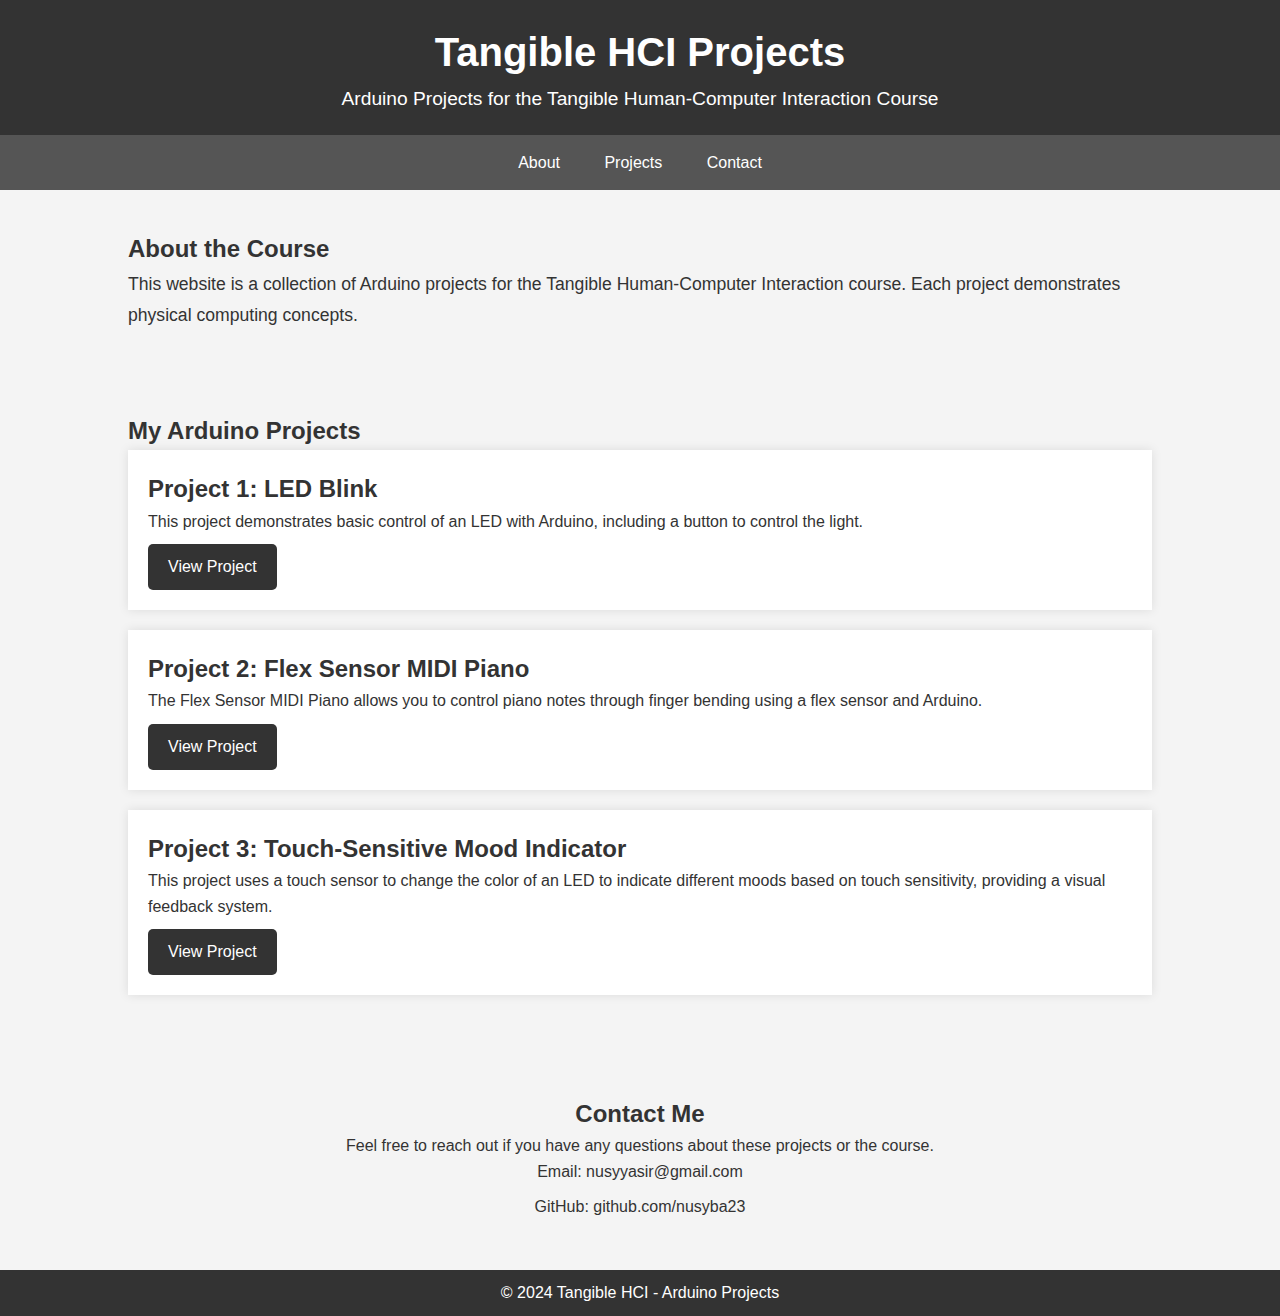
==== index.html @ ea978113 "fixed3" ====
<!DOCTYPE html>
<html lang="en">
<head>
    <meta charset="UTF-8">
    <meta name="viewport" content="width=device-width, initial-scale=1.0">
    <meta http-equiv="X-UA-Compatible" content="ie=edge">
    <title>Arduino Projects - Tangible HCI</title>
    <link rel="stylesheet" href="style.css">
</head>
<body>
    <!-- Header Section -->
    <header>
        <div class="container">
            <h1>Tangible HCI Projects</h1>
            <p>Arduino Projects for the Tangible Human-Computer Interaction Course</p>
        </div>
    </header>

    <!-- Navigation Menu -->
    <nav>
        <ul class="nav-menu">
            <li><a href="#about">About</a></li>
            <li><a href="#projects">Projects</a></li>
            <li><a href="#contact">Contact</a></li>
        </ul>
    </nav>

    <!-- Main Content -->
    <main>
        <!-- About Section -->
        <section id="about">
            <div class="container">
                <h2>About the Course</h2>
                <p>This website is a collection of Arduino projects for the Tangible Human-Computer Interaction course. Each project demonstrates physical computing concepts.</p>
            </div>
        </section>

        <!-- Projects Section -->
        <section id="projects">
            <div class="container">
                <h2>My Arduino Projects</h2>
                
                <!-- Project 1 -->
                <div class="project">
                    <h3>Project 1: LED Blink</h3>
                    <p>This project demonstrates basic control of an LED with Arduino, including a button to control the light.</p>
                    <a href="Projects/project1.html" class="button">View Project</a>
                </div>

                <!-- Project 2 -->
                <div class="project">
                    <h3>Project 2: Flex Sensor MIDI Piano</h3>
                    <p>The Flex Sensor MIDI Piano allows you to control piano notes through finger bending using a flex sensor and Arduino.</p>
                    <a href="Projects/project2.html" class="button">View Project</a>
                </div>

                <!-- Project 3 -->
                <div class="project">
                    <h3>Project 3: Touch-Sensitive Mood Indicator</h3>
                    <p>This project uses a touch sensor to change the color of an LED to indicate different moods based on touch sensitivity, providing a visual feedback system.</p>
                    <a href="../Projects/project3.html" class="button">View Project</a>


                </div>
                
            </div>
        </section>

        <!-- Contact Section -->
        <section id="contact">
            <div class="container">
                <h2>Contact Me</h2>
                <p>Feel free to reach out if you have any questions about these projects or the course.</p>
                <ul>
                    <li>Email: nusyyasir@gmail.com</li>
                    <li>GitHub: <a href="https://github.com/nusyba23" target="_blank">github.com/nusyba23</a></li>
                </ul>
            </div>
        </section>
    </main>

    <!-- Footer -->
    <footer>
        <div class="container">
            <p>&copy; 2024 Tangible HCI - Arduino Projects</p>
        </div>
    </footer>
</body>
</html>
---- style.css ----
/* General Styling */
* {
    margin: 0;
    padding: 0;
    box-sizing: border-box;
}

body {
    font-family: Arial, sans-serif;
    line-height: 1.6;
    background-color: #f4f4f4;
    color: #333;
}

/* Container */
.container {
    width: 80%;
    margin: 0 auto;
}

/* Header Styling */
header {
    background-color: #333;
    color: #fff;
    padding: 20px 0;
    text-align: center;
}

header h1 {
    font-size: 2.5rem;
}

header p {
    font-size: 1.2rem;
}

/* Navigation Menu */
nav {
    background-color: #555;
}

.nav-menu {
    list-style: none;
    text-align: center;
}

.nav-menu li {
    display: inline;
}

.nav-menu a {
    color: #fff;
    padding: 15px 20px;
    display: inline-block;
    text-decoration: none;
}

.nav-menu a:hover {
    background-color: #666;
}

/* About Section */
section#about {
    padding: 40px 0;
}

section#about p {
    font-size: 1.1rem;
    line-height: 1.8;
}

/* Projects Section */
section#projects {
    padding: 40px 0;
}

.project {
    background-color: #fff;
    padding: 20px;
    margin-bottom: 20px;
    box-shadow: 0 0 10px rgba(0, 0, 0, 0.1);
}

.project h3 {
    font-size: 1.5rem;
}

.project p {
    margin-bottom: 10px;
}

.button {
    background-color: #333;
    color: #fff;
    padding: 10px 20px;
    text-decoration: none;
    border-radius: 5px;
    display: inline-block;
}

.button:hover {
    background-color: #555;
}
/* Image Container */
.image-container {
    text-align: center;
    margin: 20px 0;
}

.image-container img {
    max-width: 80%; /* Ensures the image scales with the container */
    height: auto;    /* Maintains aspect ratio */
    border: 2px solid #ddd; /* Optional border */
    border-radius: 8px; /* Optional rounded corners */
}

/* Contact Section */
section#contact {
    padding: 40px 0;
    text-align: center;
}

section#contact ul {
    list-style: none;
}

section#contact li {
    margin-bottom: 10px;
}

section#contact a {
    color: #333;
    text-decoration: none;
}

section#contact a:hover {
    text-decoration: underline;
}

/* Footer Styling */
footer {
    background-color: #333;
    color: #fff;
    text-align: center;
    padding: 10px 0;
}
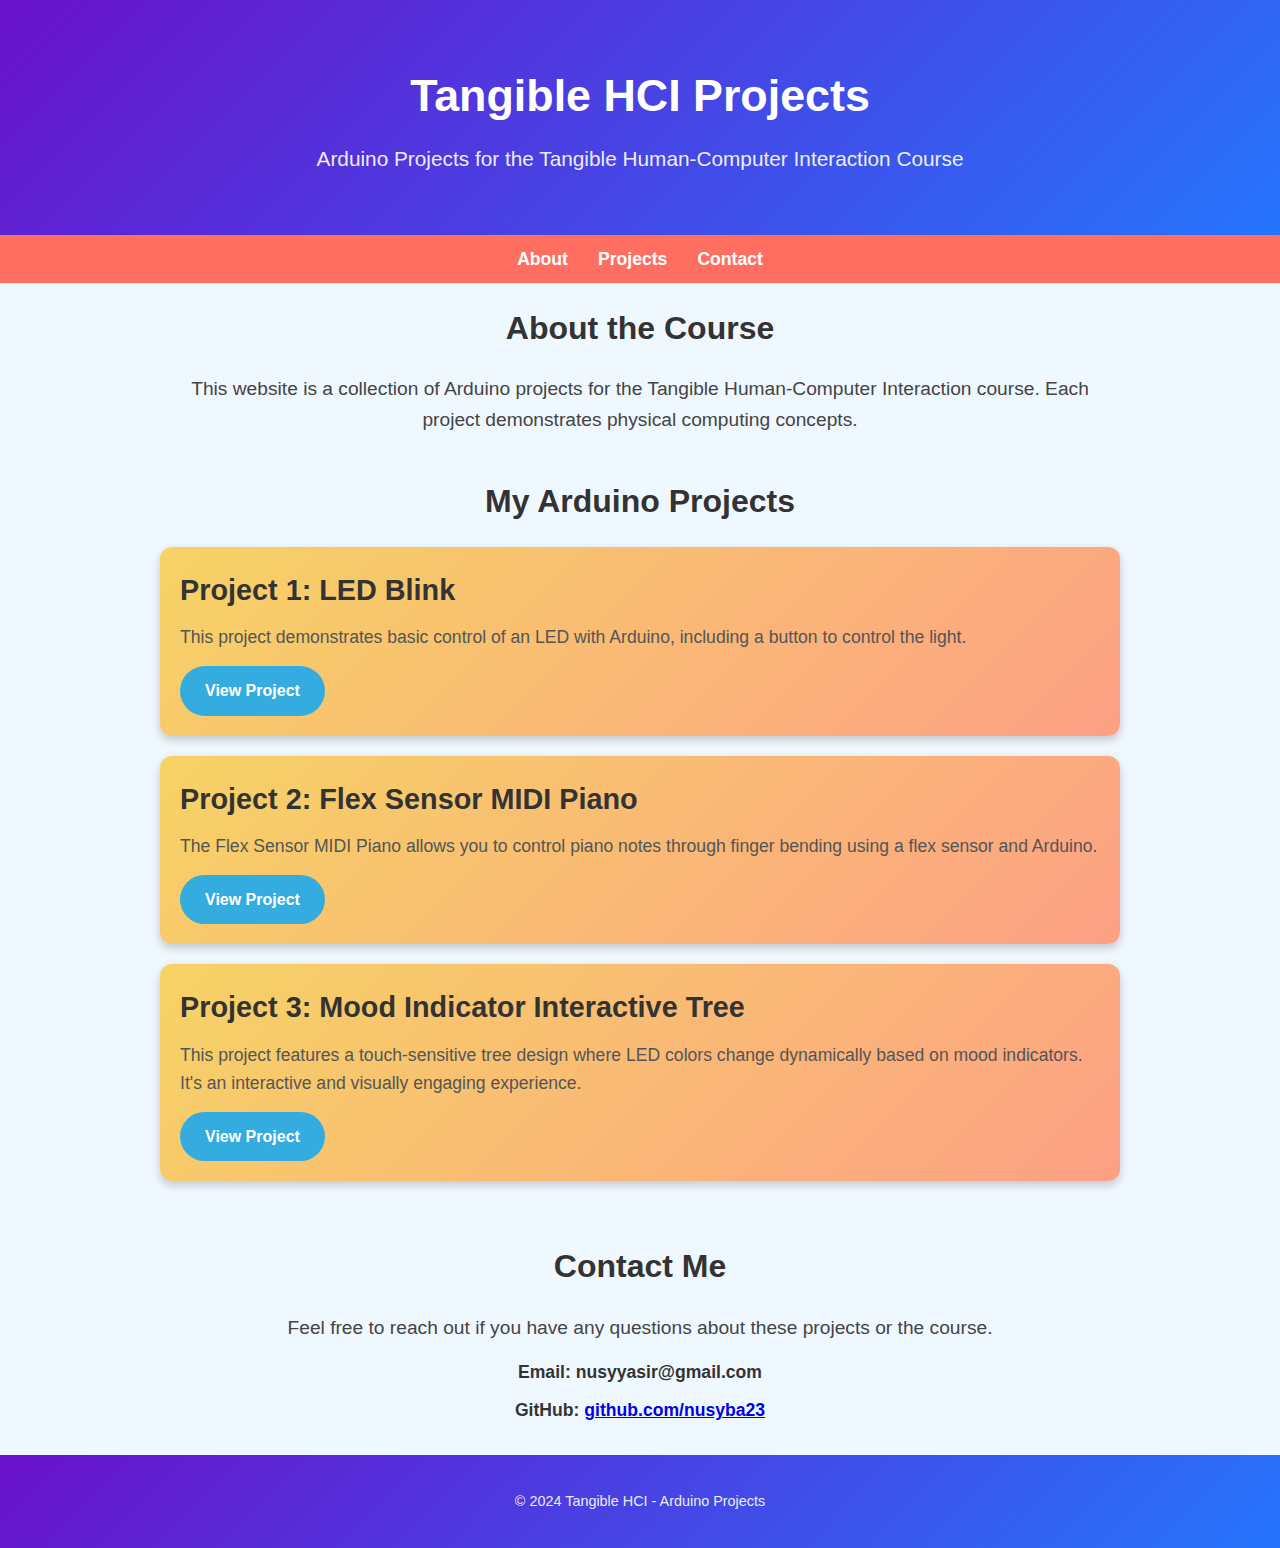
==== commit dddf04ce: "Index design uopdated w Js 1" ====
--- a/index.html
+++ b/index.html
@@ -18,65 +18,15 @@
 
     <!-- Navigation Menu -->
     <nav>
-        <ul class="nav-menu">
-            <li><a href="#about">About</a></li>
-            <li><a href="#projects">Projects</a></li>
-            <li><a href="#contact">Contact</a></li>
-        </ul>
+        <ul id="nav-menu" class="nav-menu"></ul>
     </nav>
 
     <!-- Main Content -->
     <main>
-        <!-- About Section -->
-        <section id="about">
-            <div class="container">
-                <h2>About the Course</h2>
-                <p>This website is a collection of Arduino projects for the Tangible Human-Computer Interaction course. Each project demonstrates physical computing concepts.</p>
-            </div>
-        </section>
-
-        <!-- Projects Section -->
-        <section id="projects">
-            <div class="container">
-                <h2>My Arduino Projects</h2>
-                
-                <!-- Project 1 -->
-                <div class="project">
-                    <h3>Project 1: LED Blink</h3>
-                    <p>This project demonstrates basic control of an LED with Arduino, including a button to control the light.</p>
-                    <a href="Projects/project1.html" class="button">View Project</a>
-                </div>
-
-                <!-- Project 2 -->
-                <div class="project">
-                    <h3>Project 2: Flex Sensor MIDI Piano</h3>
-                    <p>The Flex Sensor MIDI Piano allows you to control piano notes through finger bending using a flex sensor and Arduino.</p>
-                    <a href="Projects/project2.html" class="button">View Project</a>
-                </div>
-
-                <!-- Project 3 -->
-                <div class="project">
-                    <h3>Project 3: Touch-Sensitive Mood Indicator</h3>
-                    <p>This project uses a touch sensor to change the color of an LED to indicate different moods based on touch sensitivity, providing a visual feedback system.</p>
-                    <a href="../Projects/project3.html" class="button">View Project</a>
-
-
-                </div>
-                
-            </div>
-        </section>
-
-        <!-- Contact Section -->
-        <section id="contact">
-            <div class="container">
-                <h2>Contact Me</h2>
-                <p>Feel free to reach out if you have any questions about these projects or the course.</p>
-                <ul>
-                    <li>Email: nusyyasir@gmail.com</li>
-                    <li>GitHub: <a href="https://github.com/nusyba23" target="_blank">github.com/nusyba23</a></li>
-                </ul>
-            </div>
-        </section>
+        <!-- Sections dynamically populated via JavaScript -->
+        <section id="about" class="container"></section>
+        <section id="projects" class="container"></section>
+        <section id="contact" class="container"></section>
     </main>
 
     <!-- Footer -->
@@ -85,5 +35,75 @@
             <p>&copy; 2024 Tangible HCI - Arduino Projects</p>
         </div>
     </footer>
+
+    <script>
+        // Navigation Menu
+        const navItems = [
+            { href: '#about', label: 'About' },
+            { href: '#projects', label: 'Projects' },
+            { href: '#contact', label: 'Contact' },
+        ];
+
+        const navMenu = document.getElementById('nav-menu');
+        navItems.forEach(item => {
+            const li = document.createElement('li');
+            const a = document.createElement('a');
+            a.href = item.href;
+            a.textContent = item.label;
+            li.appendChild(a);
+            navMenu.appendChild(li);
+        });
+
+        // About Section
+        const aboutSection = document.getElementById('about');
+        aboutSection.innerHTML = `
+            <h2>About the Course</h2>
+            <p>This website is a collection of Arduino projects for the Tangible Human-Computer Interaction course. Each project demonstrates physical computing concepts.</p>
+        `;
+
+        // Projects Section
+        const projectsSection = document.getElementById('projects');
+        projectsSection.innerHTML = `<h2>My Arduino Projects</h2>`;
+
+        const projects = [
+            {
+                title: 'Project 1: LED Blink',
+                description: 'This project demonstrates basic control of an LED with Arduino, including a button to control the light.',
+                link: 'Projects/project1.html',
+            },
+            {
+                title: 'Project 2: Flex Sensor MIDI Piano',
+                description: 'The Flex Sensor MIDI Piano allows you to control piano notes through finger bending using a flex sensor and Arduino.',
+                link: 'Projects/project2.html',
+            },
+            {
+                title: 'Project 3: Mood Indicator Interactive Tree',
+                description: 'This project features a touch-sensitive tree design where LED colors change dynamically based on mood indicators. It\'s an interactive and visually engaging experience.',
+                link: 'Projects/project3.html',
+            },
+        ];
+
+        projects.forEach(project => {
+            const div = document.createElement('div');
+            div.classList.add('project');
+            div.innerHTML = `
+                <h3>${project.title}</h3>
+                <p>${project.description}</p>
+                <a href="${project.link}" class="button">View Project</a>
+            `;
+            projectsSection.appendChild(div);
+        });
+
+        // Contact Section
+        const contactSection = document.getElementById('contact');
+        contactSection.innerHTML = `
+            <h2>Contact Me</h2>
+            <p>Feel free to reach out if you have any questions about these projects or the course.</p>
+            <ul>
+                <li>Email: nusyyasir@gmail.com</li>
+                <li>GitHub: <a href="https://github.com/nusyba23" target="_blank">github.com/nusyba23</a></li>
+            </ul>
+        `;
+    </script>
 </body>
 </html>
--- a/style.css
+++ b/style.css
@@ -1,146 +1,169 @@
-/* General Styling */
+/* Reset default browser styles */
 * {
     margin: 0;
     padding: 0;
     box-sizing: border-box;
 }
 
+/* General body styling */
 body {
-    font-family: Arial, sans-serif;
+    font-family: 'Arial', sans-serif;
+    color: #333;
     line-height: 1.6;
-    background-color: #f4f4f4;
-    color: #333;
+    background-color: #f0f8ff; /* Light pastel blue */
 }
 
-/* Container */
-.container {
-    width: 80%;
-    margin: 0 auto;
-}
-
-/* Header Styling */
+/* Header styling */
 header {
-    background-color: #333;
+    background: linear-gradient(135deg, #6a11cb, #2575fc);
     color: #fff;
-    padding: 20px 0;
+    padding: 40px 0;
     text-align: center;
 }
 
 header h1 {
-    font-size: 2.5rem;
+    font-size: 2.8em;
+    margin-bottom: 10px;
+    font-weight: bold;
 }
 
 header p {
-    font-size: 1.2rem;
+    font-size: 1.3em;
+    opacity: 0.9;
 }
 
-/* Navigation Menu */
+/* Navigation styling */
 nav {
-    background-color: #555;
+    background-color: #ff6f61; /* Coral */
+    padding: 10px 0;
 }
 
 .nav-menu {
+    display: flex;
+    justify-content: center;
     list-style: none;
-    text-align: center;
 }
 
 .nav-menu li {
-    display: inline;
+    margin: 0 15px;
 }
 
 .nav-menu a {
     color: #fff;
-    padding: 15px 20px;
-    display: inline-block;
     text-decoration: none;
+    font-weight: bold;
+    transition: color 0.3s, transform 0.3s;
+    font-size: 1.1em;
 }
 
 .nav-menu a:hover {
-    background-color: #666;
+    color: #ffd700; /* Gold */
+    transform: scale(1.1);
 }
 
-/* About Section */
-section#about {
+/* Section and container styling */
+.container {
+    max-width: 1000px;
+    margin: auto;
+    padding: 20px;
+}
+
+section {
     padding: 40px 0;
 }
 
-section#about p {
-    font-size: 1.1rem;
-    line-height: 1.8;
+h2 {
+    font-size: 2em;
+    color: #333;
+    margin-bottom: 20px;
+    text-align: center;
 }
 
-/* Projects Section */
-section#projects {
-    padding: 40px 0;
+/* Project cards */
+.project {
+    background: linear-gradient(135deg, #f6d365, #fda085);
+    border-radius: 12px;
+    padding: 20px;
+    margin: 20px 0;
+    box-shadow: 0 4px 10px rgba(0, 0, 0, 0.2);
+    transition: transform 0.3s, box-shadow 0.3s;
 }
 
-.project {
-    background-color: #fff;
-    padding: 20px;
-    margin-bottom: 20px;
-    box-shadow: 0 0 10px rgba(0, 0, 0, 0.1);
+.project:hover {
+    transform: translateY(-5px);
+    box-shadow: 0 8px 20px rgba(0, 0, 0, 0.3);
 }
 
 .project h3 {
-    font-size: 1.5rem;
+    font-size: 1.8em;
+    color: #333;
+    margin-bottom: 10px;
 }
 
 .project p {
-    margin-bottom: 10px;
+    margin-bottom: 15px;
+    color: #555;
+    font-size: 1.1em;
 }
 
+/* Button styling */
 .button {
-    background-color: #333;
+    display: inline-block;
+    padding: 12px 25px;
+    background: #34ace0; /* Bright blue */
     color: #fff;
-    padding: 10px 20px;
     text-decoration: none;
-    border-radius: 5px;
-    display: inline-block;
+    border-radius: 50px;
+    font-weight: bold;
+    transition: background-color 0.3s, transform 0.3s;
 }
 
 .button:hover {
-    background-color: #555;
-}
-/* Image Container */
-.image-container {
-    text-align: center;
-    margin: 20px 0;
+    background-color: #227093; /* Darker blue */
+    transform: scale(1.05);
 }
 
-.image-container img {
-    max-width: 80%; /* Ensures the image scales with the container */
-    height: auto;    /* Maintains aspect ratio */
-    border: 2px solid #ddd; /* Optional border */
-    border-radius: 8px; /* Optional rounded corners */
+/* About and Contact Section */
+#about p,
+#contact p {
+    color: #444;
+    text-align: center;
+    font-size: 1.2em;
 }
 
-/* Contact Section */
-section#contact {
-    padding: 40px 0;
+/* Contact list styling */
+#contact ul {
+    list-style: none;
     text-align: center;
+    margin-top: 15px;
 }
 
-section#contact ul {
-    list-style: none;
+#contact ul li {
+    margin: 10px 0;
+    font-weight: bold;
+    color: #333;
+    font-size: 1.1em;
 }
 
-section#contact li {
-    margin-bottom: 10px;
+/* Footer styling */
+footer {
+    background: linear-gradient(135deg, #6a11cb, #2575fc);
+    color: #fff;
+    text-align: center;
+    padding: 15px 0;
 }
 
-section#contact a {
-    color: #333;
-    text-decoration: none;
+footer p {
+    font-size: 0.9em;
+    opacity: 0.9;
 }
 
-section#contact a:hover {
-    text-decoration: underline;
+/* Add animations */
+@keyframes fadeIn {
+    0% { opacity: 0; transform: translateY(10px); }
+    100% { opacity: 1; transform: translateY(0); }
 }
 
-/* Footer Styling */
-footer {
-    background-color: #333;
-    color: #fff;
-    text-align: center;
-    padding: 10px 0;
+header, nav, .container, footer {
+    animation: fadeIn 1.2s ease-in-out;
 }
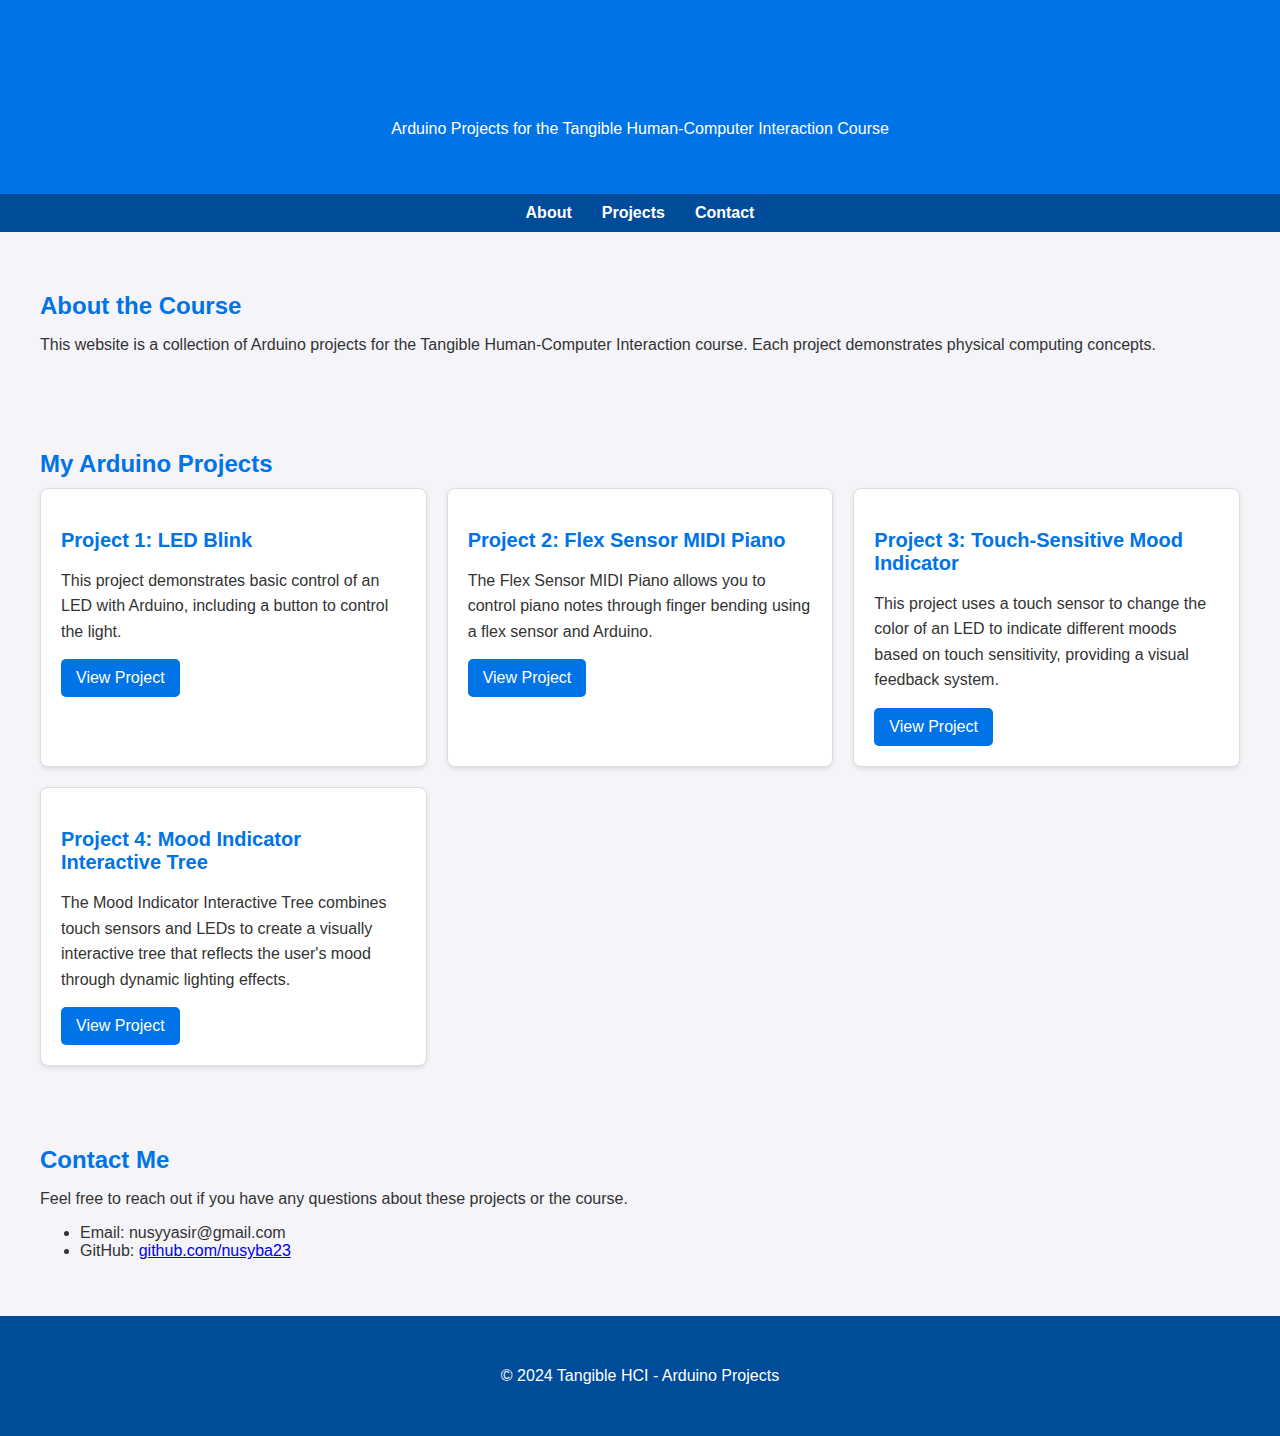
==== commit a92a4d94: "Update w JS" ====
--- a/index.html
+++ b/index.html
@@ -6,6 +6,7 @@
     <meta http-equiv="X-UA-Compatible" content="ie=edge">
     <title>Arduino Projects - Tangible HCI</title>
     <link rel="stylesheet" href="style.css">
+    <script defer src="script.js"></script>
 </head>
 <body>
     <!-- Header Section -->
@@ -18,15 +19,44 @@
 
     <!-- Navigation Menu -->
     <nav>
-        <ul id="nav-menu" class="nav-menu"></ul>
+        <ul class="nav-menu">
+            <li><a href="#about">About</a></li>
+            <li><a href="#projects">Projects</a></li>
+            <li><a href="#contact">Contact</a></li>
+        </ul>
     </nav>
 
     <!-- Main Content -->
     <main>
-        <!-- Sections dynamically populated via JavaScript -->
-        <section id="about" class="container"></section>
-        <section id="projects" class="container"></section>
-        <section id="contact" class="container"></section>
+        <!-- About Section -->
+        <section id="about">
+            <div class="container">
+                <h2>About the Course</h2>
+                <p>This website is a collection of Arduino projects for the Tangible Human-Computer Interaction course. Each project demonstrates physical computing concepts.</p>
+            </div>
+        </section>
+
+        <!-- Projects Section -->
+        <section id="projects">
+            <div class="container">
+                <h2>My Arduino Projects</h2>
+                <div id="project-list">
+                    <!-- Projects will be dynamically added here -->
+                </div>
+            </div>
+        </section>
+
+        <!-- Contact Section -->
+        <section id="contact">
+            <div class="container">
+                <h2>Contact Me</h2>
+                <p>Feel free to reach out if you have any questions about these projects or the course.</p>
+                <ul>
+                    <li>Email: nusyyasir@gmail.com</li>
+                    <li>GitHub: <a href="https://github.com/nusyba23" target="_blank">github.com/nusyba23</a></li>
+                </ul>
+            </div>
+        </section>
     </main>
 
     <!-- Footer -->
@@ -35,75 +65,5 @@
             <p>&copy; 2024 Tangible HCI - Arduino Projects</p>
         </div>
     </footer>
-
-    <script>
-        // Navigation Menu
-        const navItems = [
-            { href: '#about', label: 'About' },
-            { href: '#projects', label: 'Projects' },
-            { href: '#contact', label: 'Contact' },
-        ];
-
-        const navMenu = document.getElementById('nav-menu');
-        navItems.forEach(item => {
-            const li = document.createElement('li');
-            const a = document.createElement('a');
-            a.href = item.href;
-            a.textContent = item.label;
-            li.appendChild(a);
-            navMenu.appendChild(li);
-        });
-
-        // About Section
-        const aboutSection = document.getElementById('about');
-        aboutSection.innerHTML = `
-            <h2>About the Course</h2>
-            <p>This website is a collection of Arduino projects for the Tangible Human-Computer Interaction course. Each project demonstrates physical computing concepts.</p>
-        `;
-
-        // Projects Section
-        const projectsSection = document.getElementById('projects');
-        projectsSection.innerHTML = `<h2>My Arduino Projects</h2>`;
-
-        const projects = [
-            {
-                title: 'Project 1: LED Blink',
-                description: 'This project demonstrates basic control of an LED with Arduino, including a button to control the light.',
-                link: 'Projects/project1.html',
-            },
-            {
-                title: 'Project 2: Flex Sensor MIDI Piano',
-                description: 'The Flex Sensor MIDI Piano allows you to control piano notes through finger bending using a flex sensor and Arduino.',
-                link: 'Projects/project2.html',
-            },
-            {
-                title: 'Project 3: Mood Indicator Interactive Tree',
-                description: 'This project features a touch-sensitive tree design where LED colors change dynamically based on mood indicators. It\'s an interactive and visually engaging experience.',
-                link: 'Projects/project3.html',
-            },
-        ];
-
-        projects.forEach(project => {
-            const div = document.createElement('div');
-            div.classList.add('project');
-            div.innerHTML = `
-                <h3>${project.title}</h3>
-                <p>${project.description}</p>
-                <a href="${project.link}" class="button">View Project</a>
-            `;
-            projectsSection.appendChild(div);
-        });
-
-        // Contact Section
-        const contactSection = document.getElementById('contact');
-        contactSection.innerHTML = `
-            <h2>Contact Me</h2>
-            <p>Feel free to reach out if you have any questions about these projects or the course.</p>
-            <ul>
-                <li>Email: nusyyasir@gmail.com</li>
-                <li>GitHub: <a href="https://github.com/nusyba23" target="_blank">github.com/nusyba23</a></li>
-            </ul>
-        `;
-    </script>
 </body>
 </html>
--- a/style.css
+++ b/style.css
@@ -1,40 +1,33 @@
-/* Reset default browser styles */
-* {
+/* General Styles */
+body {
+    font-family: Arial, sans-serif;
     margin: 0;
     padding: 0;
-    box-sizing: border-box;
+    background-color: #f4f4f9;
+    color: #333;
 }
 
-/* General body styling */
-body {
-    font-family: 'Arial', sans-serif;
-    color: #333;
-    line-height: 1.6;
-    background-color: #f0f8ff; /* Light pastel blue */
+.container {
+    max-width: 1200px;
+    margin: 0 auto;
+    padding: 20px;
 }
 
-/* Header styling */
+h1, h2, h3 {
+    color: #0073e6;
+}
+
+/* Header */
 header {
-    background: linear-gradient(135deg, #6a11cb, #2575fc);
+    background: #0073e6;
     color: #fff;
-    padding: 40px 0;
+    padding: 20px 0;
     text-align: center;
 }
 
-header h1 {
-    font-size: 2.8em;
-    margin-bottom: 10px;
-    font-weight: bold;
-}
-
-header p {
-    font-size: 1.3em;
-    opacity: 0.9;
-}
-
-/* Navigation styling */
+/* Navigation */
 nav {
-    background-color: #ff6f61; /* Coral */
+    background: #004b9a;
     padding: 10px 0;
 }
 
@@ -42,6 +35,8 @@
     display: flex;
     justify-content: center;
     list-style: none;
+    margin: 0;
+    padding: 0;
 }
 
 .nav-menu li {
@@ -49,121 +44,87 @@
 }
 
 .nav-menu a {
+    text-decoration: none;
     color: #fff;
-    text-decoration: none;
     font-weight: bold;
-    transition: color 0.3s, transform 0.3s;
-    font-size: 1.1em;
+    transition: color 0.3s ease;
 }
 
 .nav-menu a:hover {
-    color: #ffd700; /* Gold */
-    transform: scale(1.1);
+    color: #ffd700;
 }
 
-/* Section and container styling */
-.container {
-    max-width: 1000px;
-    margin: auto;
-    padding: 20px;
-}
-
+/* Sections */
 section {
-    padding: 40px 0;
+    margin: 20px 0;
 }
 
 h2 {
-    font-size: 2em;
-    color: #333;
-    margin-bottom: 20px;
-    text-align: center;
+    margin-bottom: 10px;
+    font-size: 24px;
 }
 
-/* Project cards */
+/* Projects Section */
+#project-list {
+    display: grid;
+    grid-template-columns: repeat(auto-fit, minmax(300px, 1fr));
+    gap: 20px;
+}
+
 .project {
-    background: linear-gradient(135deg, #f6d365, #fda085);
-    border-radius: 12px;
+    background: #fff;
     padding: 20px;
-    margin: 20px 0;
-    box-shadow: 0 4px 10px rgba(0, 0, 0, 0.2);
-    transition: transform 0.3s, box-shadow 0.3s;
+    border: 1px solid #ddd;
+    border-radius: 8px;
+    box-shadow: 0 2px 5px rgba(0, 0, 0, 0.1);
+    transition: transform 0.3s ease;
 }
 
 .project:hover {
-    transform: translateY(-5px);
-    box-shadow: 0 8px 20px rgba(0, 0, 0, 0.3);
+    transform: translateY(-10px);
 }
 
 .project h3 {
-    font-size: 1.8em;
-    color: #333;
     margin-bottom: 10px;
+    font-size: 20px;
 }
 
 .project p {
     margin-bottom: 15px;
-    color: #555;
-    font-size: 1.1em;
+    line-height: 1.6;
 }
 
-/* Button styling */
 .button {
     display: inline-block;
-    padding: 12px 25px;
-    background: #34ace0; /* Bright blue */
+    background: #0073e6;
     color: #fff;
+    padding: 10px 15px;
     text-decoration: none;
-    border-radius: 50px;
-    font-weight: bold;
-    transition: background-color 0.3s, transform 0.3s;
+    border-radius: 5px;
+    transition: background 0.3s ease;
 }
 
 .button:hover {
-    background-color: #227093; /* Darker blue */
-    transform: scale(1.05);
+    background: #005bb5;
 }
 
-/* About and Contact Section */
-#about p,
-#contact p {
-    color: #444;
-    text-align: center;
-    font-size: 1.2em;
-}
-
-/* Contact list styling */
-#contact ul {
-    list-style: none;
-    text-align: center;
-    margin-top: 15px;
-}
-
-#contact ul li {
-    margin: 10px 0;
-    font-weight: bold;
-    color: #333;
-    font-size: 1.1em;
-}
-
-/* Footer styling */
+/* Footer */
 footer {
-    background: linear-gradient(135deg, #6a11cb, #2575fc);
+    background: #004b9a;
     color: #fff;
     text-align: center;
     padding: 15px 0;
+    margin-top: 20px;
 }
 
-footer p {
-    font-size: 0.9em;
-    opacity: 0.9;
+/* Responsive Design */
+@media (max-width: 768px) {
+    .nav-menu {
+        flex-direction: column;
+        align-items: center;
+    }
+
+    .nav-menu li {
+        margin: 5px 0;
+    }
 }
-
-/* Add animations */
-@keyframes fadeIn {
-    0% { opacity: 0; transform: translateY(10px); }
-    100% { opacity: 1; transform: translateY(0); }
-}
-
-header, nav, .container, footer {
-    animation: fadeIn 1.2s ease-in-out;
-}
